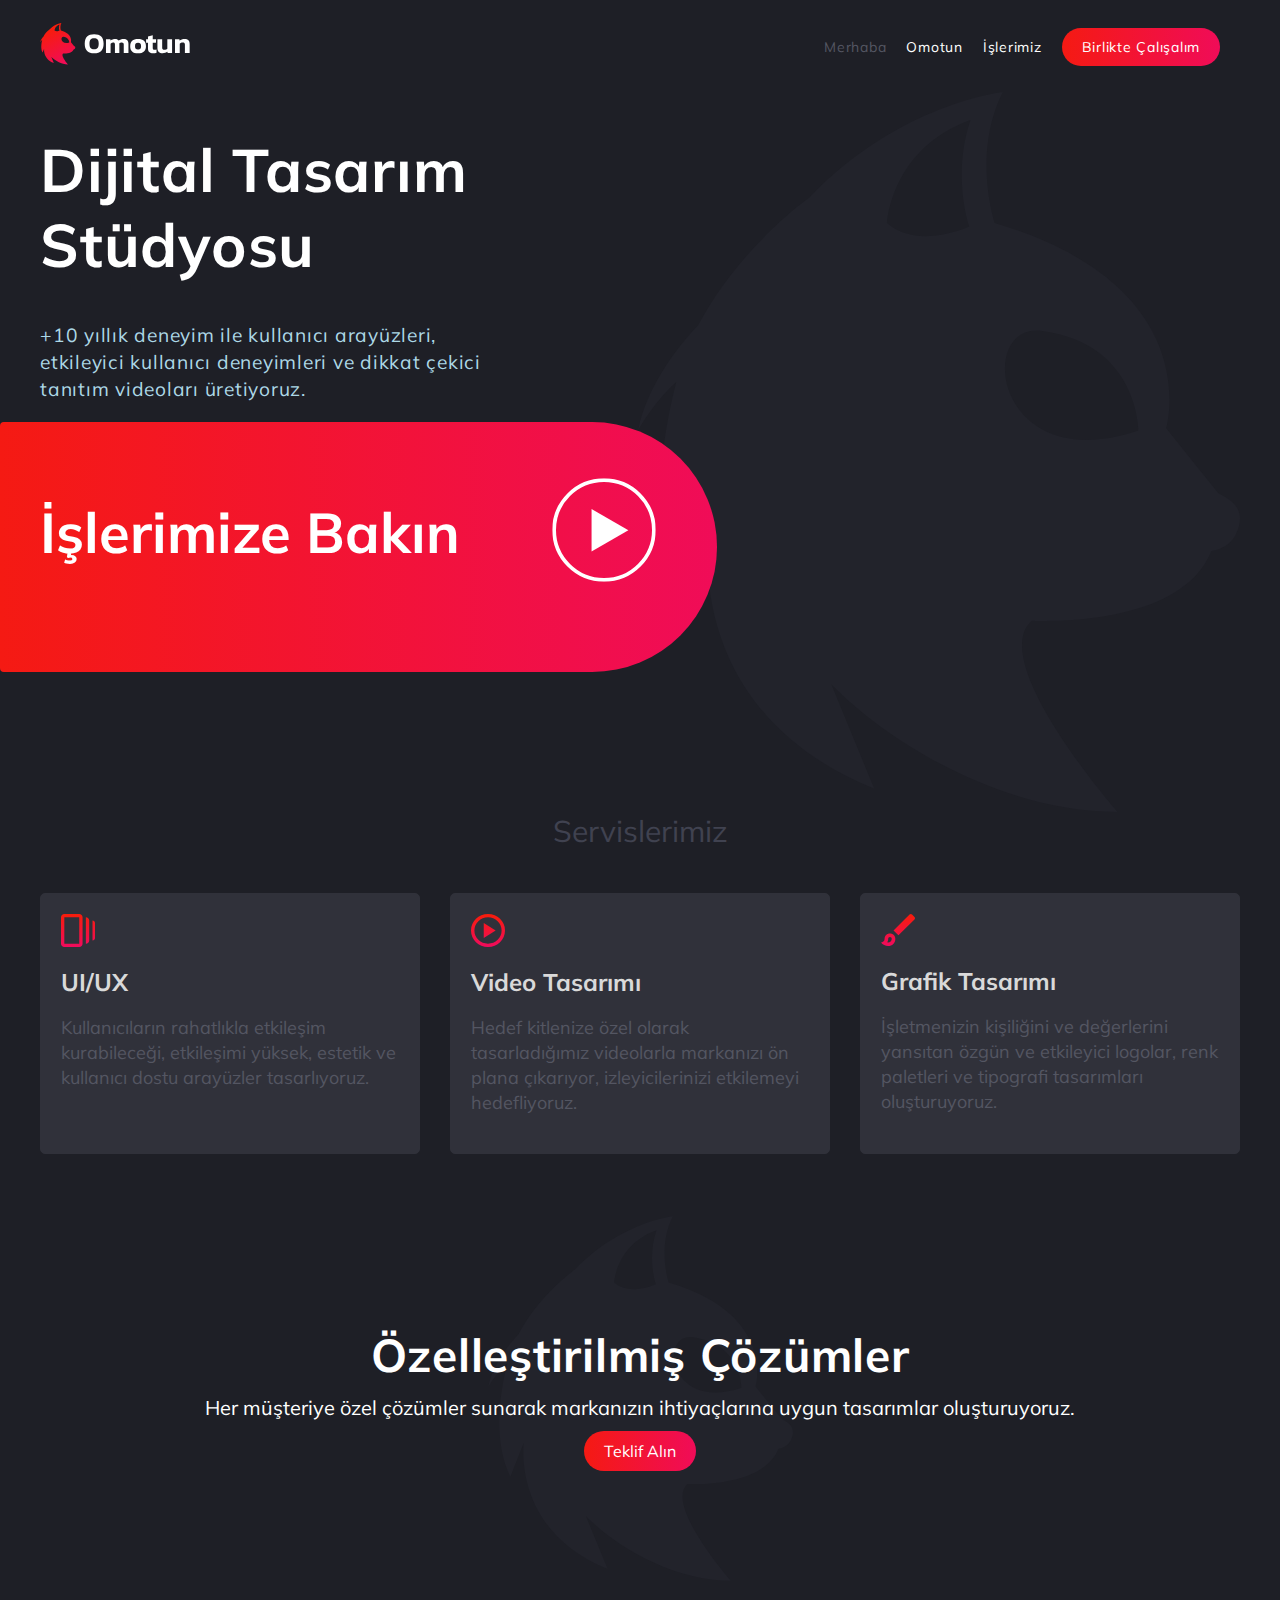
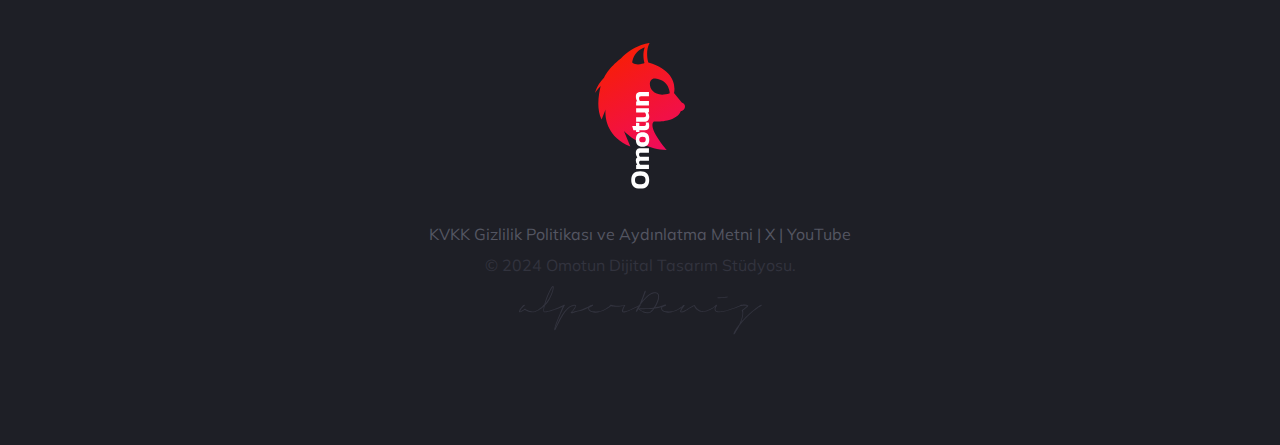
==== index.html @ 2ba2ee00 "Add files via upload" ====
<!DOCTYPE html>
<html lang="en">

<head>
    <meta charset="UTF-8">
    <title>Omotun Page</title>
    <link rel="stylesheet" href="css/project.css">
    <meta name="viewport" content="width=device-width, initial-scale=1.0">

</head>

<body>
    <header class="fixed-header container">
        <div class="container d-flex">
            <div class="logo">
                <a href="index.html">
                    <img src="img/logo.svg" alt="Logo">
                </a>
            </div>
            <div class="mobil-menu" id="resMenu">
                <img src="img/icons8-menu.svg" alt="">
            </div>
            <div class="close-menu" id="closeMenu">
                <img src="img/icons8-close.svg" alt="">
            </div>
            <nav id="openMenu" class="menu">
                <ul>
                    <li><a href="index.html" class="active-link">Merhaba</a></li>
                    <li><a href="omotun.html">Omotun</a></li>
                    <li><a href="islerimiz.html">İşlerimiz</a></li>
                    <li><a href="iletisim.html" class="gradient-button">Birlikte Çalışalım</a></li>
                </ul>
            </nav>
        </div>
    </header>
    <section class="home-section">
        <div class="container" style="position: relative;">
            <div class="back-img">
            </div>
        </div>
        <div class="container">
            <div class="content">
                <h1>Dijital Tasarım Stüdyosu</h1>
                <p>+10 yıllık deneyim ile kullanıcı arayüzleri, etkileyici kullanıcı deneyimleri ve dikkat çekici
                    tanıtım videoları üretiyoruz.</p>
            </div>
        </div>
        <div class="btn-background">
            <button class="btn-back-pos">&nbsp;</button>
            <div class="container text-video" >
                <h4 style="position: relative;">İşlerimize Bakın</h4>
                <button id="openButton">
                    <img src="img/playBtn.svg" alt="">
                </button>
            </div>

            <div class="popup" id="popup">
                <span class="close" id="closeButton">&times;</span>
                <div id="player"></div>
            </div>
        </div>
    </section>



    <section class="home" style="padding: 130px 0 0;">
        <div class="container">
            <h4 class="title">Servislerimiz</h4>
            <div class="three-columns">
                <div class="column">
                    <img src="img/icon1.svg" alt="">
                    <h4>UI/UX</h4>
                    <p>Kullanıcıların rahatlıkla etkileşim kurabileceği, etkileşimi yüksek, estetik ve kullanıcı dostu
                        arayüzler tasarlıyoruz.</p>
                </div>
                <div class="column">
                    <img src="img/icon2.svg" alt="">
                    <h4>Video Tasarımı</h4>
                    <p>Hedef kitlenize özel olarak tasarladığımız videolarla markanızı ön plana çıkarıyor,
                        izleyicilerinizi etkilemeyi hedefliyoruz.</p>
                </div>
                <div class="column">
                    <img src="img/icon3.svg" alt="">
                    <h4>Grafik Tasarımı</h4>
                    <p>İşletmenizin kişiliğini ve değerlerini yansıtan özgün ve etkileyici logolar, renk paletleri ve
                        tipografi tasarımları oluşturuyoruz.</p>
                </div>
            </div>
        </div>
    </section>
    <section class="footer-top">
        <h2>Özelleştirilmiş Çözümler</h2>
        <p>Her müşteriye özel çözümler sunarak markanızın ihtiyaçlarına uygun tasarımlar oluşturuyoruz.</p>
        <a href="#" class="gradient-button">Teklif Alın</a>
    </section>

    <footer>
        <img src="img/footerLogo.svg" alt="">
        <p class="linkFooter">
            <a href="kvkk.html">KVKK Gizlilik Politikası ve Aydınlatma Metni</a> |
            <a href="twitter.com"> X </a>|
            <a href="youtube.com"> YouTube</a>
        </p>
        <p class="color-32333E">© 2024 Omotun Dijital Tasarım Stüdyosu.</p>
        <img src="img/footerImg.svg" alt="">
    </footer>


    <script src="scripts/jquery.min.js"></script>
    <script src="scripts/scripts.js"></script>
</body>

</html>
---- css/project.css ----
@import url('https://fonts.googleapis.com/css2?family=Mulish:ital,wght@0,200;0,300;0,400;0,600;0,700;0,800;0,900;0,1000;1,200;1,300;1,400;1,500;1,600;1,700;1,800;1,900;1,1000&display=swap');

/* Example styles */
body {
    font-family: Arial, sans-serif;
    margin: 0;
    padding: 0;
    background-color: #1e1f26;
    font-family: 'Mulish', sans-serif;
}

a{
    text-decoration: none;
}

header {
    display: flex;
    justify-content: space-between;
    align-items: center;
    padding: 20px;
}

.container {
    width: 1200px;
    margin: 0 auto;
}

.d-flex {
    display: flex;
    justify-content: space-between;
    align-items: center;
}
.fixed-header {
    top: 0;
    left: 0;
    /* width: 100%; */
    /* box-shadow: 0 2px 5px rgba(0, 0, 0, 0.1); Optional: Add a shadow effect */
    z-index: 1000; /* Ensure the header is above other content */
}
section#kykk {
    margin-top: 130px;
}
/* Adjustments to the logo and menu styles can go here */

.logo img {
    max-width: 150px; /* Adjust as needed */
}

.menu ul {
    list-style: none;
    display: flex;
}

.menu li {
    margin-right: 20px; /* Adjust spacing between menu items */
}

.menu a {
    text-decoration: none;
    color: #fff;
    font-size: 14px;
    letter-spacing: 0.75px;
    /* Add more styles as needed */
}


nav ul {
    list-style: none;
}
.gradient-button {
    padding: 10px 20px;
    border: none;
    border-radius: 5px;
    font-size: 16px;
    color: #fff;
    background-image: linear-gradient(to right, #f51a13, #f00c58); /* Gradient colors */
    border-radius: 50px;
    /* Add vendor prefixes for broader browser support */
}
.back-img{
    background-image: url(../img/background.svg); /* Replace with your image path */
    background-size: contain;
    background-position: right;
    background-repeat: no-repeat;
    
    position: absolute;
    width: 100%;
    height: 80vh;
    z-index: -1;

}
.home-section {
    display: flex;
    flex-flow: column;
}

.content {
    text-align: left;
}

.content h1 {
    width: 50%;
    font-size: 60px;
    color: #fff;
    letter-spacing: 0.75px;
}

.content p {
    font-size: 1.2em;
    color: lightblue;
    width: 38%;
    letter-spacing: 0.75px;
    line-height: 140%;
}

.cta-button {
    display: inline-block;
    padding: 10px 20px;
    text-decoration: none;
    background-color: #ff9a9e; /* Button background color */
    color: #fff;
    border-radius: 5px;
    transition: background-color 0.3s ease;
}

.cta-button:hover {
    background-color: #fecfef; /* Change button color on hover */
}

.btn-back-pos {
    padding: 10px 20px;
    border: none;
    border-radius: 5px;
    font-size: 16px;
    color: #fff;
    background-image: linear-gradient(to right, #f51a13, #f00c58) !important;
    border-bottom-right-radius: 159px;
    border-top-right-radius: 159px;
    width: 56%;
    height: 250px;
    cursor: none !important;
    position: absolute;
    left: 0;
}

/* Add more CSS styles for your project */

.btn-background{
    /* background-image: url(../img/btn-img.svg);
    background-size: cover;
    background-position: left;
    background-repeat: no-repeat; */
    position: relative;
    
}
.btn-background .container{
    display: flex;
    align-items: center;
    font-size: 56px;
    color: #fff;
}
.btn-background button{
    background: none;
    border: none;
    cursor: pointer;
}
.btn-background button img{
    width: 50%;
    transform: scale(0.75);
    transition: 0.5s;
}
.btn-background button img:hover{
    transform: scale(1);
    transition: 0.5s;
}
@keyframes zoomIn {
    from {
        transform: scale(1);
    }
    to {
        transform: scale(1.2);
    }
}

.zoom-animation {
    animation: zoomIn 0.3s ease;
}


.three-columns {
    display: flex;
    grid-gap: 30px;
    justify-content: space-between; /* Distributes columns evenly */
}

.column {
    flex: 1;
    padding: 20px;
    border: 1px solid #30313a;
    border-radius: 5px;
    background-color: #30313a;
}

.column h2 {
    margin-top: 0; /* Remove default margin for the title */
}

.footer-top {
    background-image: url(../img/background.svg);
    height: 365px;
    background-size: contain;
    background-repeat: no-repeat;
    background-position: center;
    margin: 62px 0;
    display: flex;
    align-items: center;
    justify-content: center;
    flex-flow: column;
}

.footer-top h2 {
    margin: 0;
    font-size: 46px;
    font-style: normal;
    font-weight: 700;
    color: #fff;
    letter-spacing: 0.75px;
}

.footer-top p {
    font-size: 20px;
    font-style: normal;
    font-weight: 400;
    margin: 11px 0;
    color: #fff;
}

footer {
    display: flex;
    flex-flow: column;
    justify-content: center;
    align-items: center;
    margin-bottom: 110px
}

footer img:nth-child(1){
    margin-bottom: 35px;
}

.color-32333E{
    color: #32333E;
}
footer p{
    margin: 0 0 11px;
}
.linkFooter, .linkFooter a{
    color: #545662;
}

.column h4 {
    color: #D9D9D9;
    font-size: 24px;
    margin: 16px 0 0;
    font-weight: 700;
}

.column p {
    color: #545662;
font-size: 18px;
font-style: normal;
font-weight: 400;
line-height: 139.305%; /* 27.861px */
}
.column img{
    width: 10%;
}

.title{
    color: var(--lightBlue, #404250);
text-align: center;
font-family: Mulish;
font-size: 30px;
font-style: normal;
font-weight: 400;
line-height: 139.305%; /* 41.791px */
}


.popup {
    display: none;
    position: fixed;
    top: 0;
    left: 0;
    width: 100%;
    height: 100%;
    background: rgba(0, 0, 0, 0.5);
    justify-content: center;
    align-items: center;
}

.close {
    position: absolute;
    top: 5px;
    right: 10px;
    color: white;
    cursor: pointer;
    font-size: 24px;
}

#player {
    width: 80%; /* Adjust width as needed */
    height: 60vh; /* Adjust height as needed */
}

.active-link {
    color: #545662 !important;
}

.mobil-menu{
    display: none;
}
.close-menu{
    display: none;
}

@media screen and (max-width: 1200px) {
    .container {
      width: 98%;
    }
    .btn-back-pos {
        width: 70%;
    }
    .text-video {
        padding: 12px;
    }
  }
@media screen and (max-width: 1177px) {
    .btn-background {
        width: 100%;
    }
  }
@media screen and (max-width: 943px) {
    .btn-back-pos {
        width: 100%;
    }
  }
@media screen and (max-width: 780px) {
    .home{
        padding: 0 !important;
    }
.home-section {
    display: flex;
    flex-flow: column;
    height: 80vh;
    align-items: center;
    justify-content: center;
}
    .containers {
        grid-template-columns: 1fr !important;
    }
    .popup-page {
        max-width: 70% !important;
    }    
    .btn-back-pos {
        height: 166px;
        border-top-right-radius: 0;
        border-bottom-right-radius: 0;
    }

    .btn-background .container{
        justify-content: center;
    }
}
@media screen and (max-width: 740px) {
    
    .col-md-2 {
        flex-flow: column-reverse;
    }
    #about {
        margin-top: 58px !important;
    }
    #about .col-2 {
        text-align: center !important;
    }
    .close-menu{
        display: none;
    }
.mobil-menu{
    display: block;
}

.mobil-menu img, .close-menu img {
    position: absolute;
    left: 24px;
    width: 8%;
    top: 16px;
}
    .fixed-header {
        padding: 0 !important;
        height: 46px;
    }
    .logo img {
        max-width: 140px;
    }
    .btn-background h4 {
        font-size: 30px;
        padding-left: 30px;
    }

    .footer-top {
        padding: 0 30px;
        text-align: center;
    }
    .logo {
        padding: 18px 0 0;
    }
    header .d-flex {
        justify-content: center;
    }
    .content h1 {
        margin: 0;
        width: 100%;
        font-size: 46px;
    }
    .content p {
        font-size: 1.2em;
        color: lightblue;
        width: 100%;
    }
    .menu{
        display: none;
        position: absolute;
        top: 68px;
        z-index: 999999;
        left: 0;
        width: 100%;
        background: #fff;
    }

    .menu ul {
        flex-flow: column;
        width: 100%;
        padding: 0;
    }
    .menu ul li {
        text-align: center;
        padding-bottom: 20px;
    }
    .menu ul li:last-child {
        padding: 0 !important;
    }
    .menu ul li a {
        color: #545662;
    }
    .menu .gradient-button {
        display: block;
        color: #fff;
        text-align: center;

    }
  }
@media screen and (max-width: 610px) {
    .three-columns {
        flex-flow: column;
    }
  }


  .title-kykk, .title-text{
    color: #F00B5D;
margin: 0;
font-size: 40px;}

  #kykk p {
    color: #fff;
  }

  .col-md-2 {
    display: flex;
    grid-gap: 30px;
  }

  .col-2 {
    flex: 1;
}

#about h2 {
    color: #FFF;
font-size: 60px;
margin: 20px 0;
}
#about p {
    color: var(--lightBlue, #404250);
font-family: Mulish;
font-size: 26px;
font-style: normal;
font-weight: 400;
line-height: 139.305%; /* 41.791px */
}

#about ul, .color-p {
    color: #FFF !important;
font-family: Mulish;
font-size: 20px !important;
font-style: normal;
font-weight: 400;
line-height: 139.305%; /* 27.861px */
}

#about{
    margin-top: 130px;
}

.img-contact{
    padding-bottom: 25px;
color: #fff;    display: flex;
    align-items: center;
    grid-gap: 30px;
}

.img-contact a{
    color: #fff;
}



.containers {
    display: grid;
    grid-template-columns: 1fr 1fr; /* Two columns with equal width */
    gap: 20px; /* Adjust gap as needed */
    width: 50%;
    margin: 40px auto 0;
}

.column-lists {
    height: 380px;
    background: #17171d;
    /* Additional styling for columns */
}
.title-working{
    color: #fff;
    font-size: 20px;
    padding: 20px 0 10px;
    display: block;
}
.p-working {
    margin: 0 !important;
    font-size: 16px !important;
    font-style: normal !important;
    font-weight: 400 !important;
    line-height: 139.305% !important;
}
.flex-column {
    display: flex;
    flex-direction: column;
    align-items: flex-start; /* Adjust alignment as needed */
    justify-content: flex-start; /* Adjust justification as needed */
}

.flex-item {
    border: 1px solid #ccc;
    padding: 10px;
    margin: 5px;
    /* Additional styling for flex items */
}
.popup-page{ 
    position: absolute;
    max-width: 33%;
    max-height: 80%;
    z-index: 99999;
    display: flex;
    flex-flow: column;
    overflow-y: scroll;
    padding: 20px;
    background: #fff;
}
.popup-page img {
    padding-bottom: 20px;
}
.popups {
    display: none;
    position: fixed;
    width: 100%;
    left: 0;
    top: 0;
    height: 100%;
    z-index: 20;
    /* display: flex; */
    align-items: center;
    justify-content: center;
  }
  a.closeIcons {
    position: absolute;
    color: #fff;
    right: 20px;
    top: 20px;
    cursor: pointer;
}
  #popups:after {
    position: fixed;
    content: "";
    top: 0;
    left: 0;
    bottom: 0;
    right: 0;
    background: rgba(0,0,0,0.5);
    z-index: -2;
  }
  
  #popups:before {
    position: absolute;
    content: "";
    top: 0;
    left: 0;
    bottom: 0;
    right: 0;
    z-index: -1;
  }
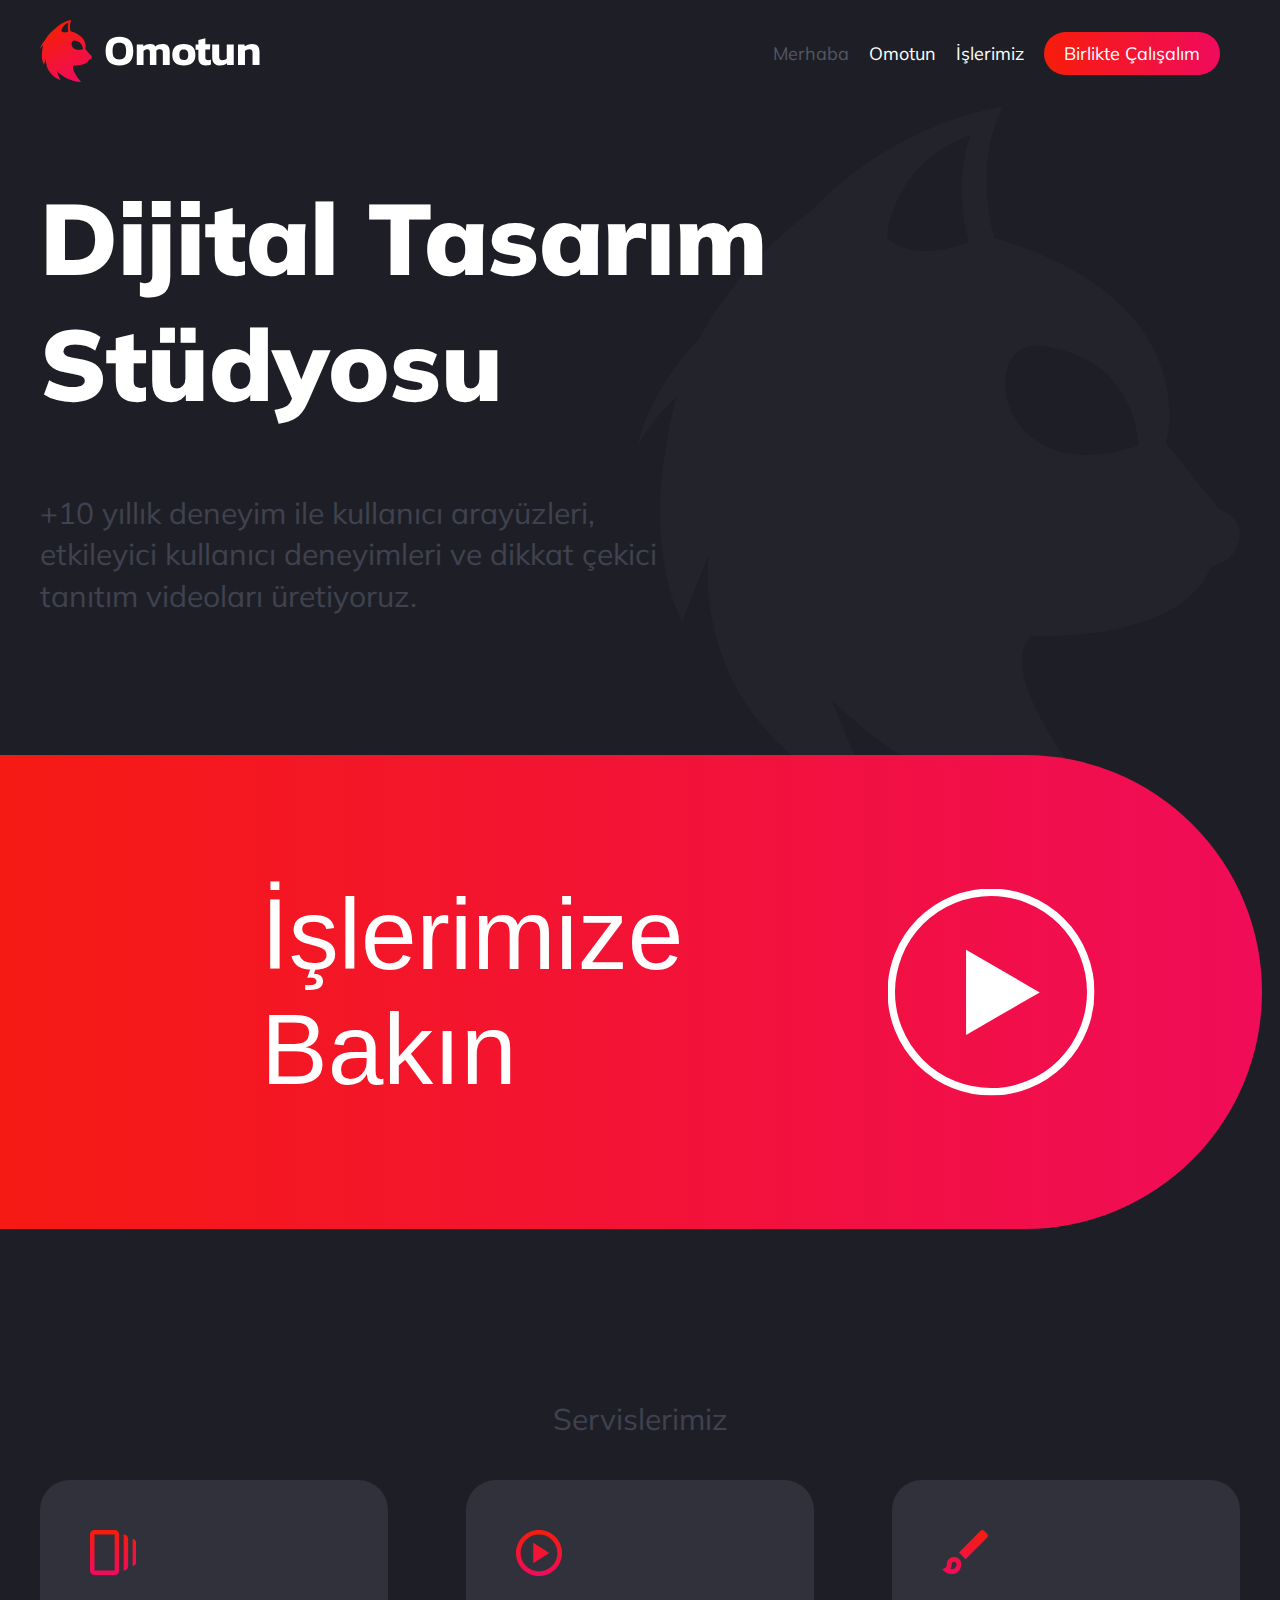
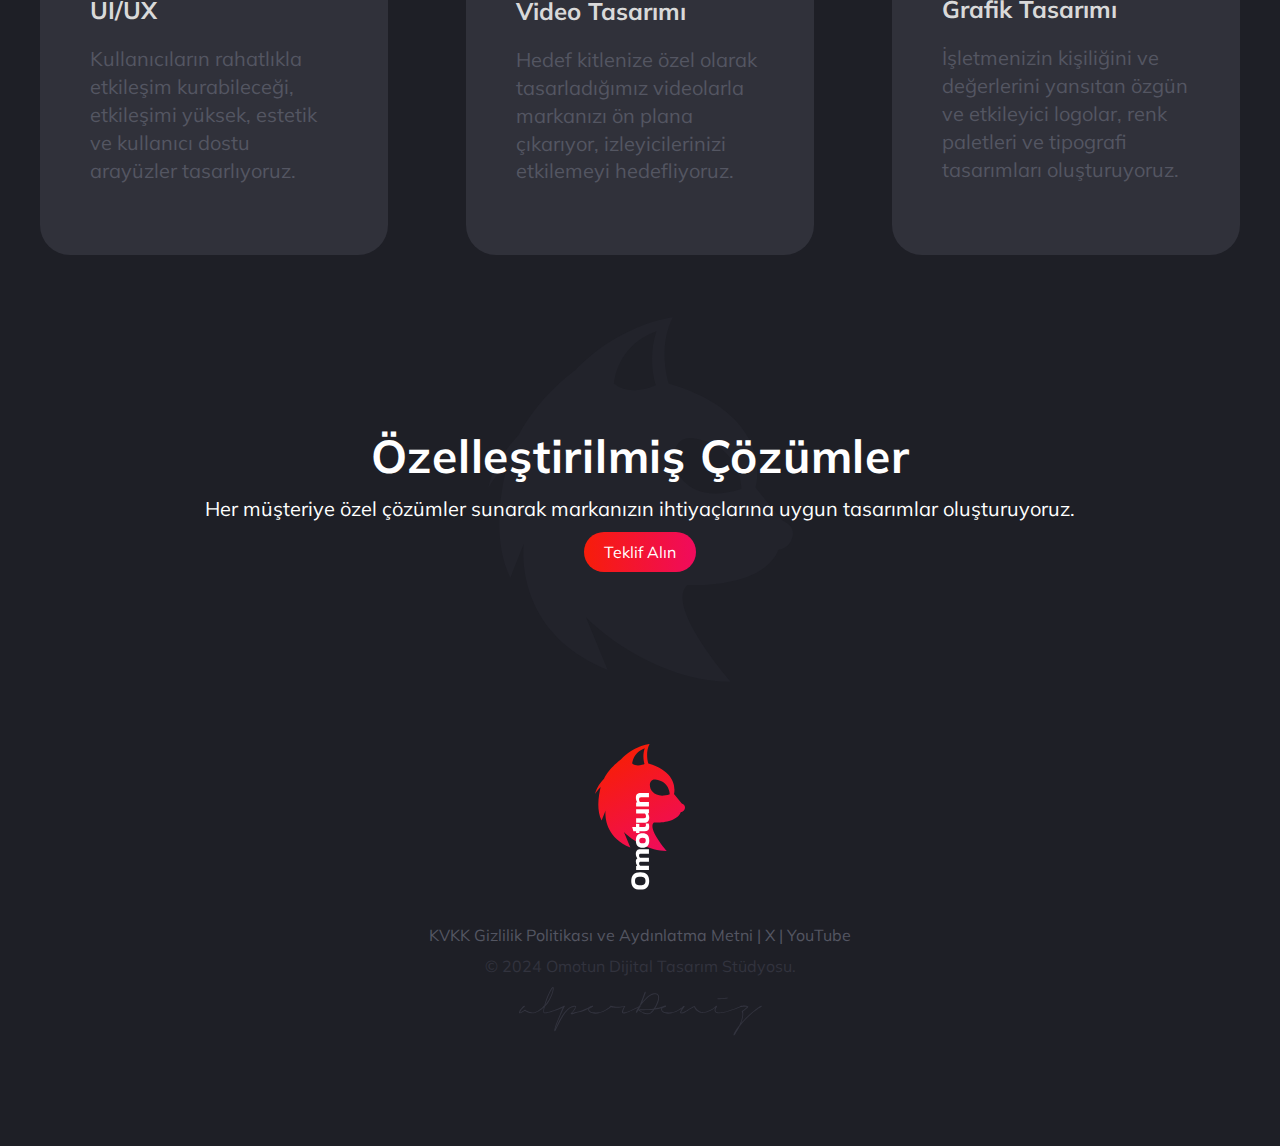
==== commit bf95d895: "Add files via upload" ====
--- a/index.html
+++ b/index.html
@@ -46,14 +46,12 @@
             </div>
         </div>
         <div class="btn-background">
-            <button class="btn-back-pos">&nbsp;</button>
-            <div class="container text-video" >
-                <h4 style="position: relative;">İşlerimize Bakın</h4>
-                <button id="openButton">
+            <button class="btn-back-pos" id="openButton">
+                <div class="container text-video">
+                    <h4 style="position: relative;">İşlerimize Bakın</h4>
                     <img src="img/playBtn.svg" alt="">
-                </button>
-            </div>
-
+                </div>
+            </button>
             <div class="popup" id="popup">
                 <span class="close" id="closeButton">&times;</span>
                 <div id="player"></div>
--- a/css/project.css
+++ b/css/project.css
@@ -43,7 +43,7 @@
 /* Adjustments to the logo and menu styles can go here */
 
 .logo img {
-    max-width: 150px; /* Adjust as needed */
+    max-width: 220px
 }
 
 .menu ul {
@@ -56,24 +56,26 @@
 }
 
 .menu a {
-    text-decoration: none;
-    color: #fff;
-    font-size: 14px;
-    letter-spacing: 0.75px;
-    /* Add more styles as needed */
+    color: #FFF;
+    font-size: 18px;
 }
 
 
 nav ul {
     list-style: none;
 }
+a.gradient-button:hover {
+    background: linear-gradient(90deg, #f71d0a30 0%, #f00b5d52 100%);
+    transition: 0.5s;
+}
+
 .gradient-button {
     padding: 10px 20px;
     border: none;
     border-radius: 5px;
     font-size: 16px;
     color: #fff;
-    background-image: linear-gradient(to right, #f51a13, #f00c58); /* Gradient colors */
+    background: linear-gradient(90deg, #F71D0A 0%, #F00B5D 100%);
     border-radius: 50px;
     /* Add vendor prefixes for broader browser support */
 }
@@ -99,18 +101,21 @@
 }
 
 .content h1 {
-    width: 50%;
-    font-size: 60px;
-    color: #fff;
-    letter-spacing: 0.75px;
-}
-
+    color: #FFF;
+    font-family: Mulish;
+    font-size: 100px;
+    font-style: normal;
+    font-weight: 900;
+    line-height: normal;
+}
 .content p {
-    font-size: 1.2em;
-    color: lightblue;
-    width: 38%;
-    letter-spacing: 0.75px;
-    line-height: 140%;
+    color: var(--lightBlue, #404250);
+    font-family: Mulish;
+    font-size: 30px;
+    font-style: normal;
+    font-weight: 400;
+    line-height: 139.305%;
+    width: 655px
 }
 
 .cta-button {
@@ -128,28 +133,19 @@
 }
 
 .btn-back-pos {
-    padding: 10px 20px;
-    border: none;
-    border-radius: 5px;
-    font-size: 16px;
-    color: #fff;
-    background-image: linear-gradient(to right, #f51a13, #f00c58) !important;
-    border-bottom-right-radius: 159px;
-    border-top-right-radius: 159px;
-    width: 56%;
-    height: 250px;
-    cursor: none !important;
-    position: absolute;
-    left: 0;
-}
-
-/* Add more CSS styles for your project */
+        padding: 10px 20px;
+        font-size: 16px;
+        color: #fff;
+        background-image: linear-gradient(to right, #f51a13, #f00c58) !important;
+        /* position: absolute; */
+        left: 0;
+        border-radius: 0px 295px 295px 0px;
+        width: 1262px;
+        height: 474px;
+}
 
 .btn-background{
-    /* background-image: url(../img/btn-img.svg);
-    background-size: cover;
-    background-position: left;
-    background-repeat: no-repeat; */
+    margin-top: 107px;
     position: relative;
     
 }
@@ -158,6 +154,7 @@
     align-items: center;
     font-size: 56px;
     color: #fff;
+    justify-content: space-between;
 }
 .btn-background button{
     background: none;
@@ -165,7 +162,9 @@
     cursor: pointer;
 }
 .btn-background button img{
-    width: 50%;
+    width: 276px;
+    height: 276px;
+    margin-right: 102px;
     transform: scale(0.75);
     transition: 0.5s;
 }
@@ -189,16 +188,17 @@
 
 .three-columns {
     display: flex;
-    grid-gap: 30px;
+    grid-gap: 78px;
     justify-content: space-between; /* Distributes columns evenly */
 }
 
 .column {
     flex: 1;
-    padding: 20px;
-    border: 1px solid #30313a;
-    border-radius: 5px;
+    padding: 50px;
     background-color: #30313a;
+    width: 480px;
+    height: auto;
+    border-radius: 30px;
 }
 
 .column h2 {
@@ -266,13 +266,14 @@
 
 .column p {
     color: #545662;
-font-size: 18px;
+font-family: Mulish;
+font-size: 20px;
 font-style: normal;
 font-weight: 400;
 line-height: 139.305%; /* 27.861px */
 }
 .column img{
-    width: 10%;
+    width: 46px;
 }
 
 .title{
@@ -322,17 +323,34 @@
 .close-menu{
     display: none;
 }
-
+.menu a:hover {
+    color: #F00B5D;
+    transition: 0.5s;
+}
+
+.text-video h4 {
+    color: #FFF;
+    font-size: 100px;
+    font-weight: 500;
+    padding-left: 230px;
+    text-align: left;
+    margin: 0;
+}
 @media screen and (max-width: 1200px) {
     .container {
       width: 98%;
     }
     .btn-back-pos {
-        width: 70%;
+        width: 100%;
+    border-radius: 0;
     }
     .text-video {
         padding: 12px;
     }
+
+    .text-video h4 {
+        padding: 0 !important;
+    }
   }
 @media screen and (max-width: 1177px) {
     .btn-background {
@@ -345,13 +363,49 @@
     }
   }
 @media screen and (max-width: 780px) {
+    .column {
+        width: 100%;
+        padding: 0px;
+    }
+
+    .column img {
+        width: 46px;
+        padding: 50px 50px 0;
+    }
+    .column h4{
+        padding: 0px 50px 0;
+    }
+    .column p{
+        padding: 0px 50px 50px;
+    }
+}
+@media screen and (max-width: 780px) {
+    .content h1 {
+        text-align: center;
+    }
+    .content p {
+        text-align: center;
+    }
+    .home-section {
+        padding: 29px 0;
+    }
     .home{
         padding: 0 !important;
     }
+    .three-columns {
+        flex-flow: column;
+    }
+    .btn-background h4 {
+        font-size: 64px;
+        padding-left: 30px;
+    }
+    .btn-background {
+        margin-top: 41px;
+    }
 .home-section {
     display: flex;
     flex-flow: column;
-    height: 80vh;
+    height: auto;
     align-items: center;
     justify-content: center;
 }
@@ -360,9 +414,13 @@
     }
     .popup-page {
         max-width: 70% !important;
-    }    
+    }  
+    .btn-background button img {
+        width: 25%;
+        margin-right: 0;
+    }
     .btn-back-pos {
-        height: 166px;
+        height: auto;
         border-top-right-radius: 0;
         border-bottom-right-radius: 0;
     }
@@ -402,10 +460,7 @@
     .logo img {
         max-width: 140px;
     }
-    .btn-background h4 {
-        font-size: 30px;
-        padding-left: 30px;
-    }
+    
 
     .footer-top {
         padding: 0 30px;
@@ -462,6 +517,9 @@
 @media screen and (max-width: 610px) {
     .three-columns {
         flex-flow: column;
+    }
+    .btn-background h4 {
+        font-size: 37px;
     }
   }
 
@@ -522,33 +580,38 @@
     color: #fff;
 }
 
-
+.working-p {
+    padding: 0 30px !important;
+    color: #FFF !important;
+    text-align: center !important;
+    font-size: 30px !important;
+}
 
 .containers {
     display: grid;
-    grid-template-columns: 1fr 1fr; /* Two columns with equal width */
-    gap: 20px; /* Adjust gap as needed */
-    width: 50%;
+    grid-template-columns: 1fr 1fr;
+    gap: 40px;
+    width: 842px;
     margin: 40px auto 0;
 }
 
 .column-lists {
-    height: 380px;
+    width: 384px;
+    height: 476px;
     background: #17171d;
-    /* Additional styling for columns */
+    border-radius: 20px;
 }
 .title-working{
-    color: #fff;
+    color: #FFF;
     font-size: 20px;
-    padding: 20px 0 10px;
+    padding: 25px 0 13px;
     display: block;
 }
 .p-working {
+    color: #545662;
+    font-size: 14px !important;
+    line-height: normal !important;
     margin: 0 !important;
-    font-size: 16px !important;
-    font-style: normal !important;
-    font-weight: 400 !important;
-    line-height: 139.305% !important;
 }
 .flex-column {
     display: flex;
@@ -571,11 +634,7 @@
     display: flex;
     flex-flow: column;
     overflow-y: scroll;
-    padding: 20px;
     background: #fff;
-}
-.popup-page img {
-    padding-bottom: 20px;
 }
 .popups {
     display: none;
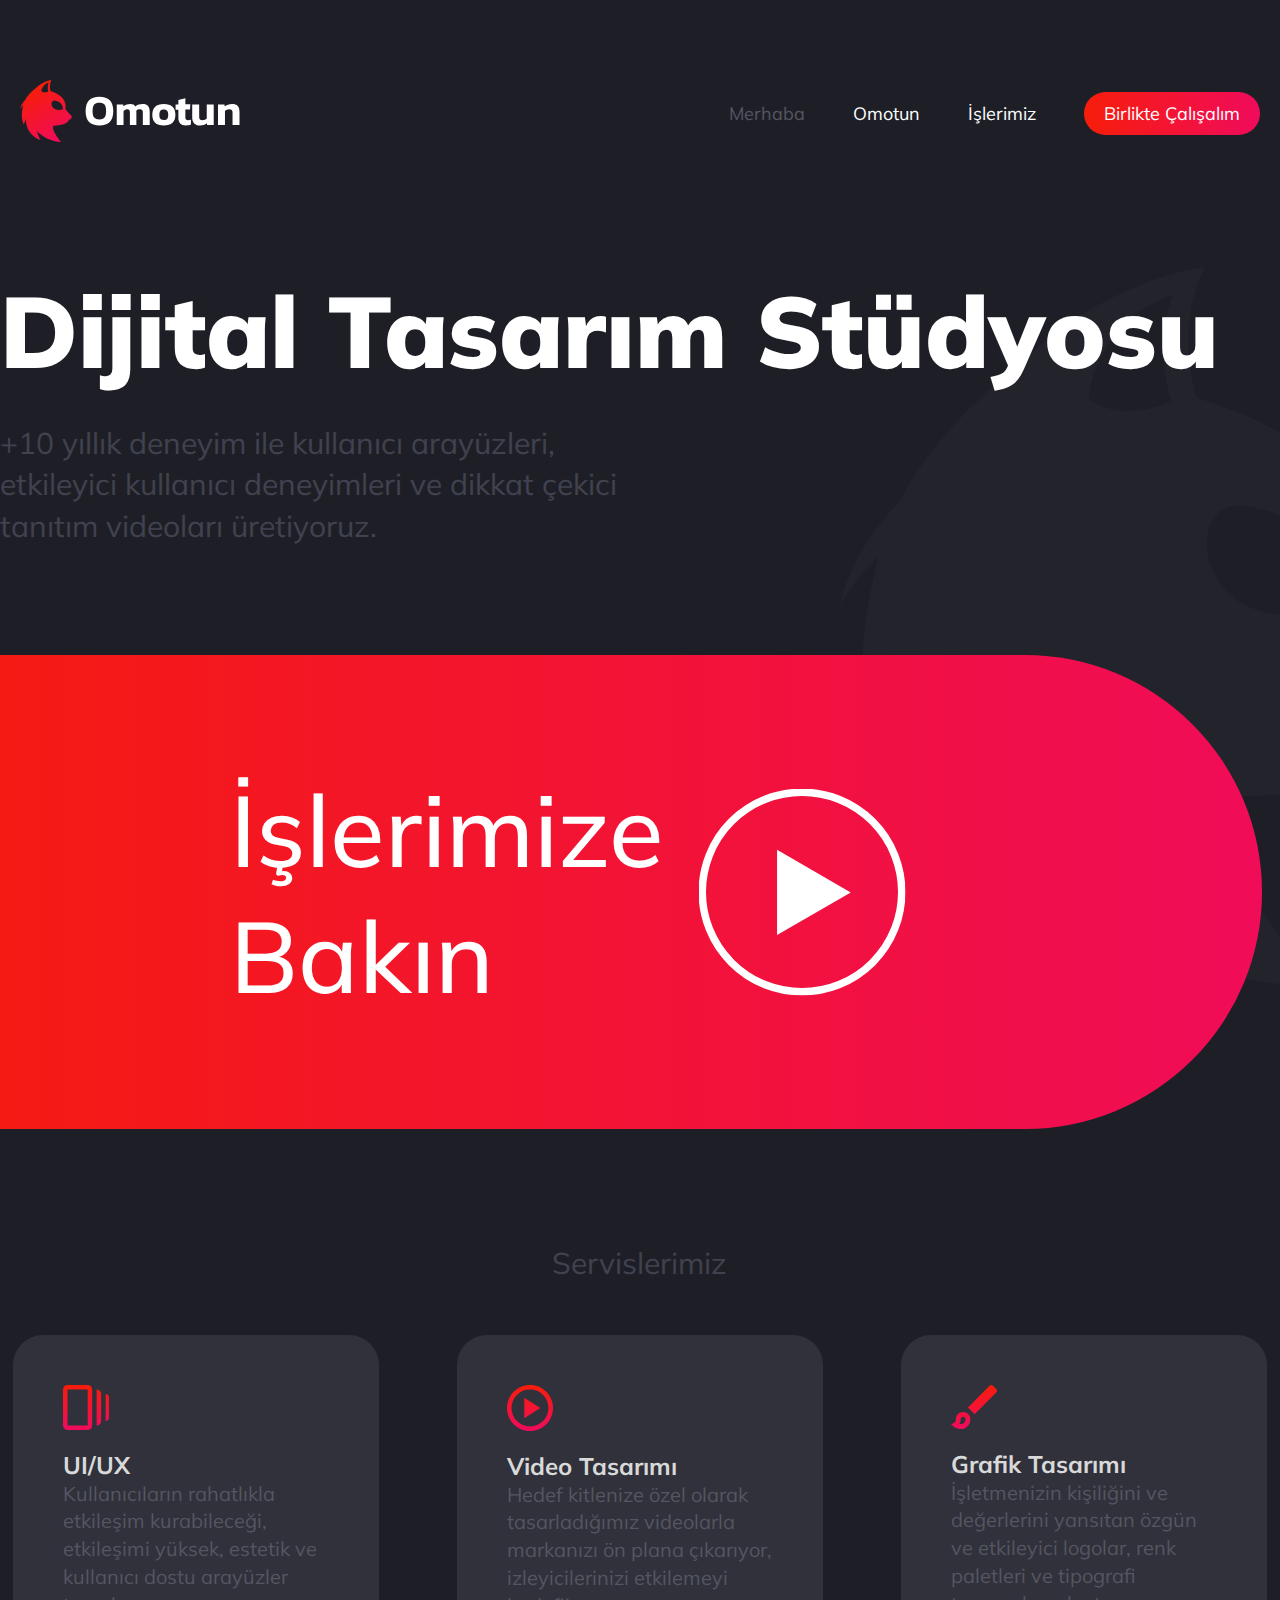
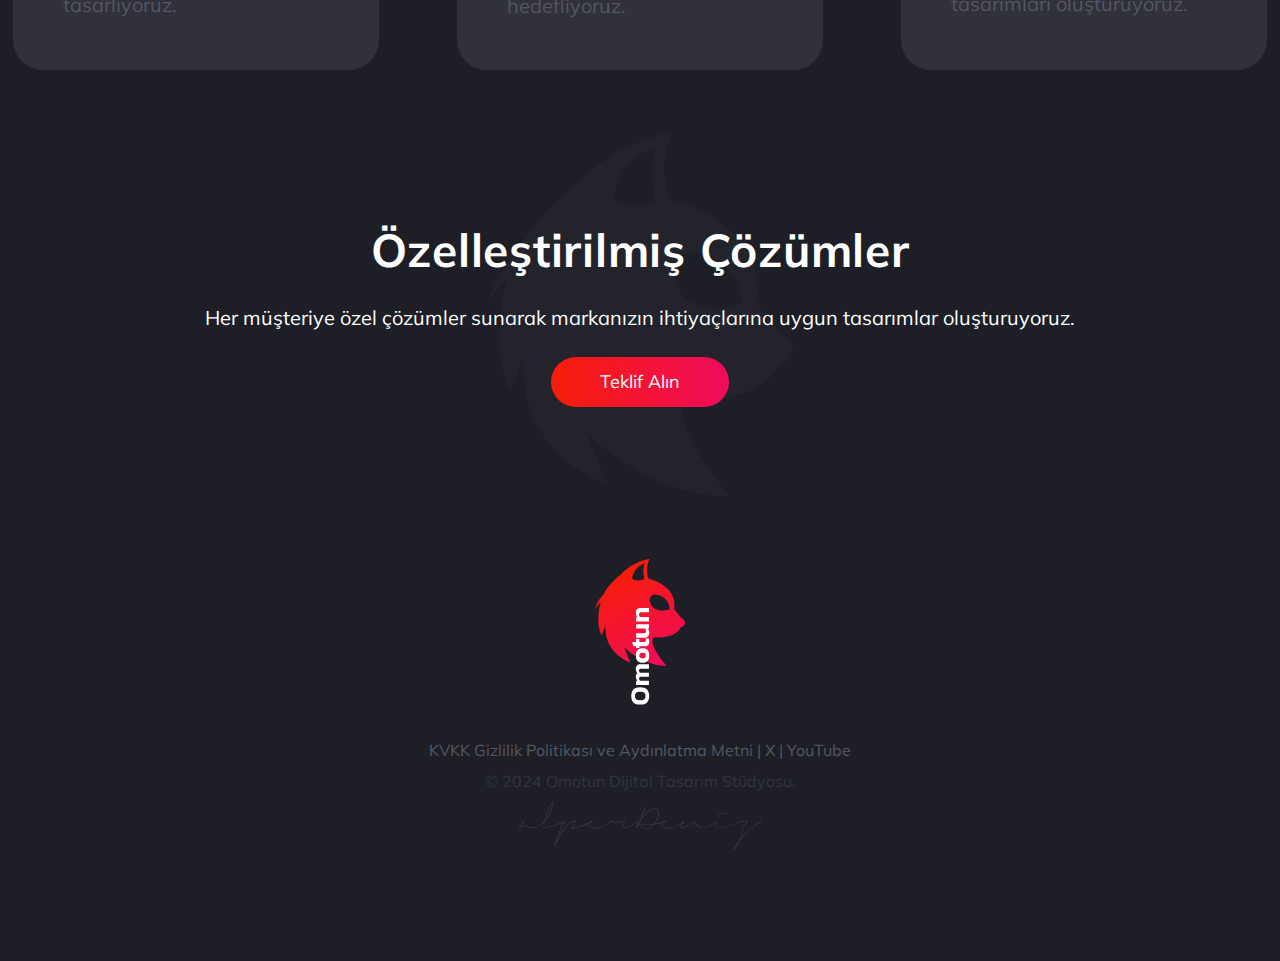
==== commit 8faa4432: "Add files via upload" ====
--- a/index.html
+++ b/index.html
@@ -10,8 +10,8 @@
 </head>
 
 <body>
-    <header class="fixed-header container">
-        <div class="container d-flex">
+    <header class="fixed-header ">
+        <div class="header-container d-flex">
             <div class="logo">
                 <a href="index.html">
                     <img src="img/logo.svg" alt="Logo">
@@ -46,12 +46,12 @@
             </div>
         </div>
         <div class="btn-background">
-            <button class="btn-back-pos" id="openButton">
-                <div class="container text-video">
-                    <h4 style="position: relative;">İşlerimize Bakın</h4>
-                    <img src="img/playBtn.svg" alt="">
-                </div>
+            <button class="btn-back-pos">
             </button>
+            <div class="video-con text-video" id="openButton">
+                <h4 style="position: relative;">İşlerimize <br> Bakın</h4>
+                <img src="img/playBtn.svg" alt="">
+            </div>
             <div class="popup" id="popup">
                 <span class="close" id="closeButton">&times;</span>
                 <div id="player"></div>
@@ -61,8 +61,8 @@
 
 
 
-    <section class="home" style="padding: 130px 0 0;">
-        <div class="container">
+    <section class="home">
+        <div class="container-three">
             <h4 class="title">Servislerimiz</h4>
             <div class="three-columns">
                 <div class="column">
@@ -89,7 +89,7 @@
     <section class="footer-top">
         <h2>Özelleştirilmiş Çözümler</h2>
         <p>Her müşteriye özel çözümler sunarak markanızın ihtiyaçlarına uygun tasarımlar oluşturuyoruz.</p>
-        <a href="#" class="gradient-button">Teklif Alın</a>
+        <a href="#" class="footer-button">Teklif Alın</a>
     </section>
 
     <footer>
--- a/css/project.css
+++ b/css/project.css
@@ -8,7 +8,10 @@
     background-color: #1e1f26;
     font-family: 'Mulish', sans-serif;
 }
-
+*{
+    margin: 0;
+    padding: 0;
+}
 a{
     text-decoration: none;
 }
@@ -17,11 +20,22 @@
     display: flex;
     justify-content: space-between;
     align-items: center;
-    padding: 20px;
-}
-
+    padding: 80px 20px 120px;
+}
+.header-container.d-flex {
+    width: 1600px;
+    margin: 0 auto;
+}
+.container-three {
+    width: 1600px;
+    margin: 0 auto;
+}
+.container-three .title{
+    padding-top: 114px;
+    padding-bottom: 50px;
+}
 .container {
-    width: 1200px;
+    width: 1442px;
     margin: 0 auto;
 }
 
@@ -29,6 +43,10 @@
     display: flex;
     justify-content: space-between;
     align-items: center;
+}
+.m-90 {
+    margin-top: 90px !important;
+    margin-bottom: 40px !important;
 }
 .fixed-header {
     top: 0;
@@ -48,11 +66,7 @@
 
 .menu ul {
     list-style: none;
-    display: flex;
-}
-
-.menu li {
-    margin-right: 20px; /* Adjust spacing between menu items */
+    display: flex;grid-gap: 48px
 }
 
 .menu a {
@@ -115,7 +129,8 @@
     font-style: normal;
     font-weight: 400;
     line-height: 139.305%;
-    width: 655px
+    width: 655px;
+    margin-top:30px
 }
 
 .cta-button {
@@ -155,20 +170,20 @@
     font-size: 56px;
     color: #fff;
     justify-content: space-between;
+    position: absolute;
+    top: 0;
+    bottom: 0;
 }
 .btn-background button{
     background: none;
     border: none;
     cursor: pointer;
 }
-.btn-background button img{
-    width: 276px;
-    height: 276px;
-    margin-right: 102px;
+.text-video img{
     transform: scale(0.75);
     transition: 0.5s;
 }
-.btn-background button img:hover{
+.text-video img:hover{
     transform: scale(1);
     transition: 0.5s;
 }
@@ -228,11 +243,14 @@
 }
 
 .footer-top p {
+    margin: 25px 0;
+    color: #FFF;
+    text-align: center;
+    font-family: Mulish;
     font-size: 20px;
     font-style: normal;
     font-weight: 400;
-    margin: 11px 0;
-    color: #fff;
+    line-height: 139.305%;
 }
 
 footer {
@@ -250,11 +268,25 @@
 .color-32333E{
     color: #32333E;
 }
+.footer-button{
+    border: none;
+    font-size: 18px;
+    color: #fff;
+    background: linear-gradient(90deg, #F71D0A 0%, #F00B5D 100%);
+    border-radius: 50px;
+    width: 178px;
+    height: 50px;
+    flex-shrink: 0;
+    display: flex;
+    align-items: center;
+    justify-content: center;
+}
 footer p{
     margin: 0 0 11px;
 }
 .linkFooter, .linkFooter a{
     color: #545662;
+    text-align: center;
 }
 
 .column h4 {
@@ -286,7 +318,27 @@
 line-height: 139.305%; /* 41.791px */
 }
 
-
+.p-link {
+    margin-left: 21px !important;
+    font-style: normal;
+    font-weight: 400;
+    line-height: 139.305%;
+}
+.btn-omotun{
+    width: 235px !important;
+    display: block;
+    text-align: center;
+    height: 50px;
+    flex-shrink: 0;
+    display: flex;
+    align-items: center;
+    justify-content: center;
+    font-size: 18px;
+}
+.col-img img{
+    width: 522px;
+    height: 946px;
+}
 .popup {
     display: none;
     position: fixed;
@@ -336,6 +388,21 @@
     text-align: left;
     margin: 0;
 }
+.video-con {
+    display: flex;
+    position: absolute;
+    top: 0;
+    height: 100%;
+    align-items: center;
+    justify-content: space-between;
+    width: 60%;
+}
+@media screen and (max-width: 1600px) {
+    .container-three {
+        width: 98%;
+        margin: 0 auto;
+    }
+}
 @media screen and (max-width: 1200px) {
     .container {
       width: 98%;
@@ -363,6 +430,19 @@
     }
   }
 @media screen and (max-width: 780px) {
+    .text-video {
+        padding: 0;
+    }
+    .btn-background {
+        width: 100%;
+        text-align: center;
+        display: flex;
+        align-items: center;
+        justify-content: center;
+    }
+    .video-con img {
+        width: 20%;
+    }
     .column {
         width: 100%;
         padding: 0px;
@@ -382,6 +462,22 @@
 @media screen and (max-width: 780px) {
     .content h1 {
         text-align: center;
+    }
+    .column-lists {
+        width: 100% !important;
+        height: 220px !important;
+        background: #17171d;
+        border-radius: 20px;
+    }
+    .containers {
+        width: 100% !important;
+    }
+    .btn-omotun {
+        margin: 0 auto;
+    }
+    .col-img img {
+        width: 50%;
+        height: auto;
     }
     .content p {
         text-align: center;
@@ -419,18 +515,23 @@
         width: 25%;
         margin-right: 0;
     }
+    .container.text-video img {
+        width: 14%;
+    }
     .btn-back-pos {
-        height: auto;
+        height: 180px;
         border-top-right-radius: 0;
         border-bottom-right-radius: 0;
     }
 
     .btn-background .container{
-        justify-content: center;
+        justify-content: center;grid-gap: 30px;padding: 0;
     }
 }
 @media screen and (max-width: 740px) {
-    
+    #about h2 {
+        font-size: 38px !important;
+    }
     .col-md-2 {
         flex-flow: column-reverse;
     }
@@ -481,6 +582,16 @@
         font-size: 1.2em;
         color: lightblue;
         width: 100%;
+    }
+    #about p{
+        font-size: 20px !important;
+    }
+    .m-90 {
+        margin-top: 40px !important;
+        margin-bottom: 40px !important;
+    }
+    .p-link {
+        text-align: left !important;
     }
     .menu{
         display: none;
@@ -489,23 +600,25 @@
         z-index: 999999;
         left: 0;
         width: 100%;
-        background: #fff;
+        background: #22232b;
     }
 
     .menu ul {
         flex-flow: column;
         width: 100%;
         padding: 0;
+        grid-gap: 0px;
     }
     .menu ul li {
         text-align: center;
-        padding-bottom: 20px;
+        padding: 18px 0px;
     }
     .menu ul li:last-child {
-        padding: 0 !important;
+        width: 70%;
+    margin: 10px auto 16px;
     }
     .menu ul li a {
-        color: #545662;
+        color: #fff;
     }
     .menu .gradient-button {
         display: block;
@@ -526,8 +639,12 @@
 
   .title-kykk, .title-text{
     color: #F00B5D;
-margin: 0;
-font-size: 40px;}
+
+font-family: Mulish;
+font-size: 40px;
+font-style: normal;
+font-weight: 400;
+line-height: normal;}
 
   #kykk p {
     color: #fff;
@@ -564,13 +681,22 @@
 font-weight: 400;
 line-height: 139.305%; /* 27.861px */
 }
-
+.title-text-islerimiz {
+    padding: 80px 0;
+    color: #F00B5D;
+    text-align: center;
+    font-family: Mulish;
+    font-size: 30px;
+    font-style: normal;
+    font-weight: 400;
+    line-height: normal;
+}
 #about{
-    margin-top: 130px;
+    margin-top: 15px;
 }
 
 .img-contact{
-    padding-bottom: 25px;
+    padding-bottom: 20px;
 color: #fff;    display: flex;
     align-items: center;
     grid-gap: 30px;
@@ -581,18 +707,39 @@
 }
 
 .working-p {
-    padding: 0 30px !important;
     color: #FFF !important;
     text-align: center !important;
+    font-family: Mulish !important;
     font-size: 30px !important;
-}
-
+    font-style: normal !important;
+    font-weight: 400 !important;
+    line-height: normal !important;
+}
+
+.contact-p {
+    color: var(--lightBlue, #404250);
+font-family: Mulish;
+font-size: 30px;
+font-style: normal;
+font-weight: 400;
+line-height: 139.305%; /* 41.791px */
+margin-bottom: 33px;
+}
+.img-contact a{
+    color: #FFF;
+
+font-family: Mulish;
+font-size: 20px;
+font-style: normal;
+font-weight: 400;
+line-height: 139.305%;
+}
 .containers {
     display: grid;
     grid-template-columns: 1fr 1fr;
     gap: 40px;
     width: 842px;
-    margin: 40px auto 0;
+    margin: 0px auto 0;
 }
 
 .column-lists {
@@ -628,13 +775,17 @@
 }
 .popup-page{ 
     position: absolute;
-    max-width: 33%;
+    max-width: 70%;
     max-height: 80%;
     z-index: 99999;
     display: flex;
     flex-flow: column;
     overflow-y: scroll;
     background: #fff;
+    display: block;
+}
+.popup-page img {
+    width: 100%
 }
 .popups {
     display: none;
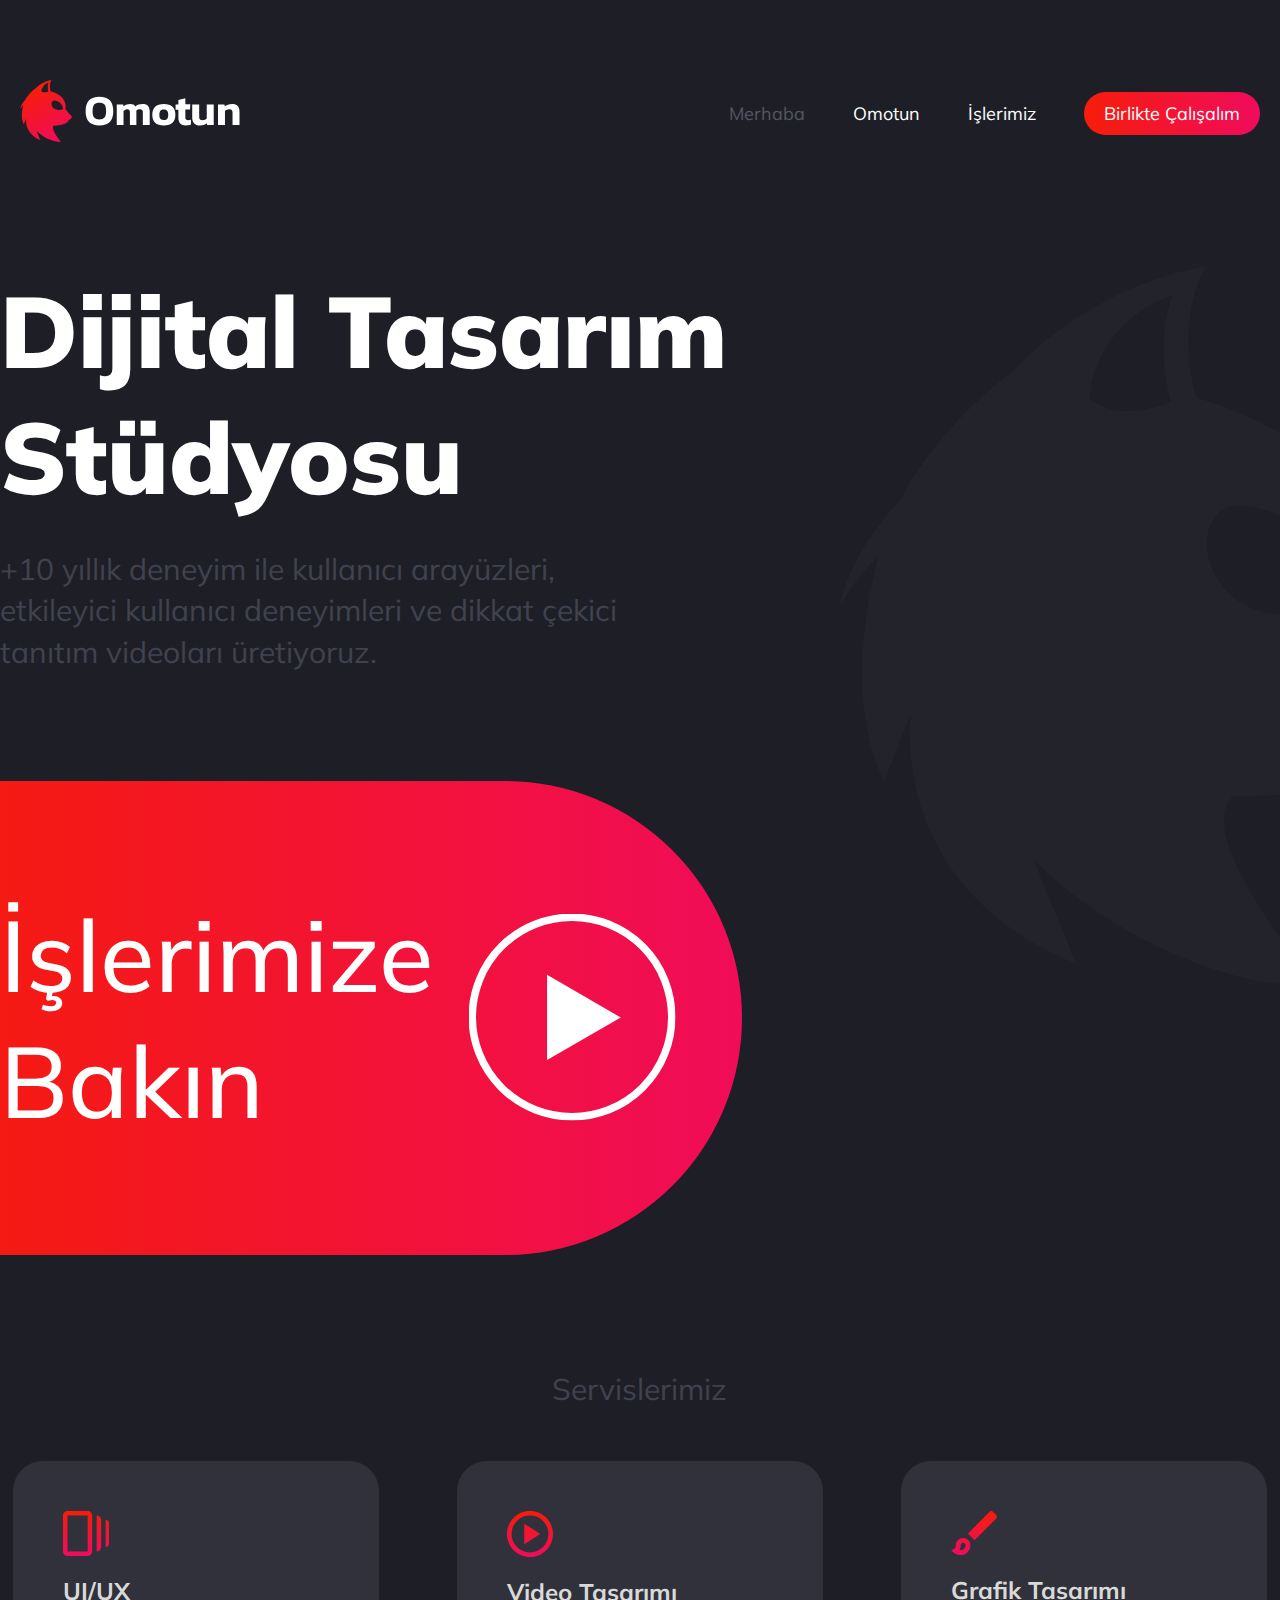
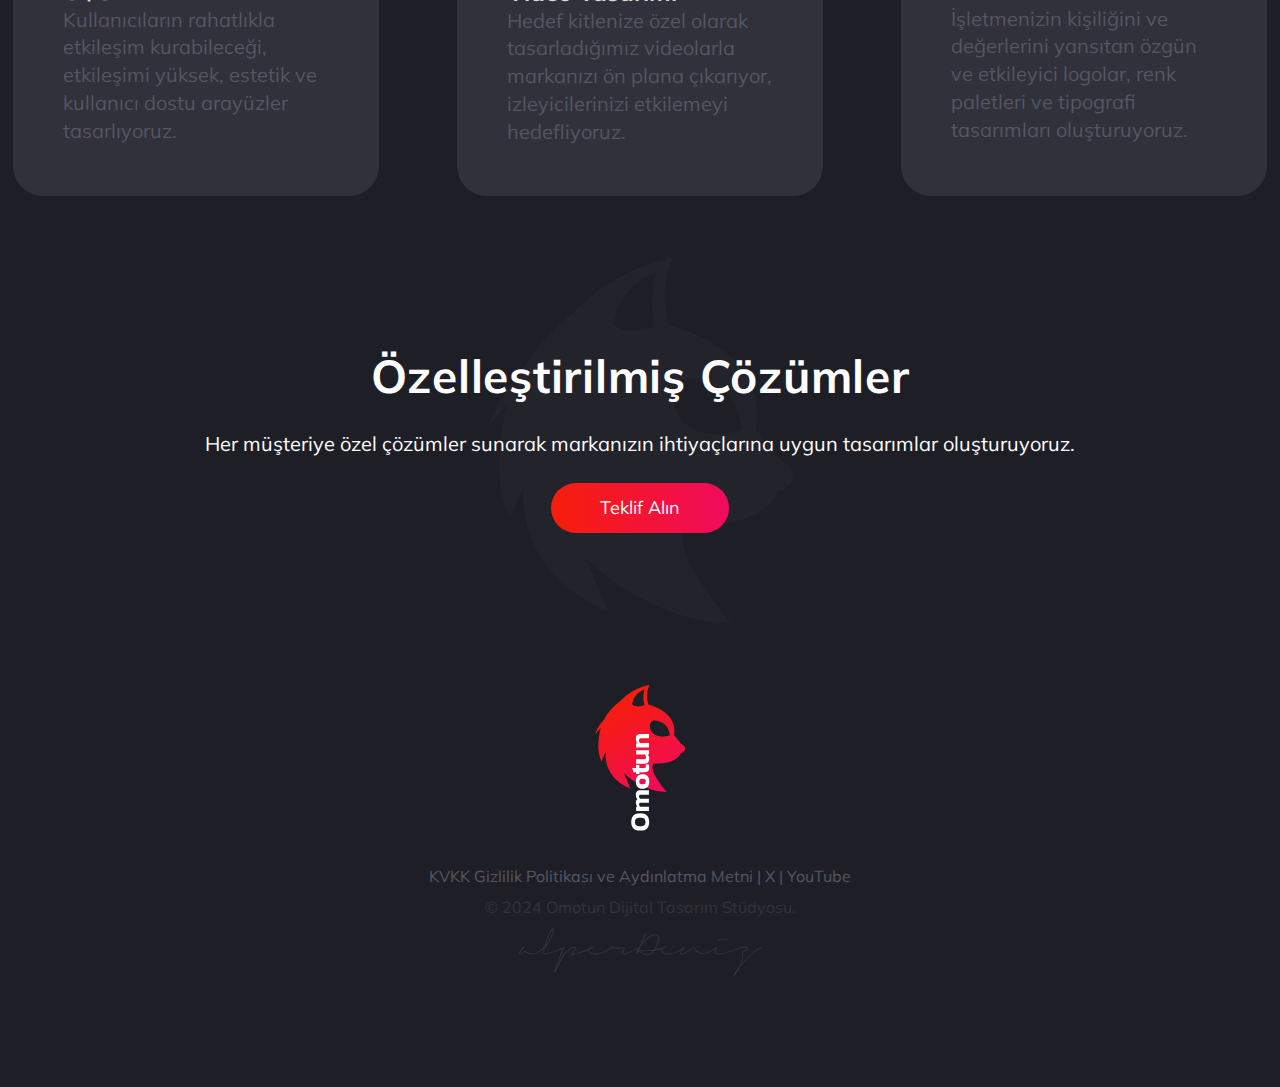
==== commit 262f7a26: "Add files via upload" ====
--- a/index.html
+++ b/index.html
@@ -45,13 +45,17 @@
                     tanıtım videoları üretiyoruz.</p>
             </div>
         </div>
-        <div class="btn-background">
-            <button class="btn-back-pos">
-            </button>
-            <div class="video-con text-video" id="openButton">
+        <div class="container">
+            <div class="video-con text-video " id="openButton">
                 <h4 style="position: relative;">İşlerimize <br> Bakın</h4>
                 <img src="img/playBtn.svg" alt="">
             </div>
+        </div>
+        <div class="btn-background">
+            <button class="btn-back-pos">
+                
+            </button>
+
             <div class="popup" id="popup">
                 <span class="close" id="closeButton">&times;</span>
                 <div id="player"></div>
--- a/css/project.css
+++ b/css/project.css
@@ -108,6 +108,7 @@
 .home-section {
     display: flex;
     flex-flow: column;
+    position: relative;
 }
 
 .content {
@@ -121,6 +122,7 @@
     font-style: normal;
     font-weight: 900;
     line-height: normal;
+    padding-right: 291px;
 }
 .content p {
     color: var(--lightBlue, #404250);
@@ -160,9 +162,7 @@
 }
 
 .btn-background{
-    margin-top: 107px;
-    position: relative;
-    
+        margin-top: 107px;
 }
 .btn-background .container{
     display: flex;
@@ -170,9 +170,6 @@
     font-size: 56px;
     color: #fff;
     justify-content: space-between;
-    position: absolute;
-    top: 0;
-    bottom: 0;
 }
 .btn-background button{
     background: none;
@@ -384,18 +381,32 @@
     color: #FFF;
     font-size: 100px;
     font-weight: 500;
-    padding-left: 230px;
     text-align: left;
     margin: 0;
 }
 .video-con {
     display: flex;
-    position: absolute;
-    top: 0;
-    height: 100%;
     align-items: center;
     justify-content: space-between;
     width: 60%;
+    position: absolute;
+    bottom: 100px;
+}
+@media screen and (min-width: 3000px) {
+    .btn-back-pos {
+        width: 1690px;
+    }
+    .video-con {
+        width: 28%;
+    }
+}
+@media screen and (max-width: 3000px) {
+    .btn-background button {
+        width: 58%;
+    }
+    .video-con {
+        width: 30%;
+    }
 }
 @media screen and (max-width: 1600px) {
     .container-three {
@@ -404,6 +415,9 @@
     }
 }
 @media screen and (max-width: 1200px) {
+    .btn-background button {
+        width: 100%;
+    }
     .container {
       width: 98%;
     }
@@ -430,6 +444,16 @@
     }
   }
 @media screen and (max-width: 780px) {
+    .content h1 {
+        padding-right: 0;
+    }
+    .video-con {
+        width: 100%;
+        bottom: 55px;
+    }
+    .text-video h4 {
+        font-size: 49px;
+    }
     .text-video {
         padding: 0;
     }
